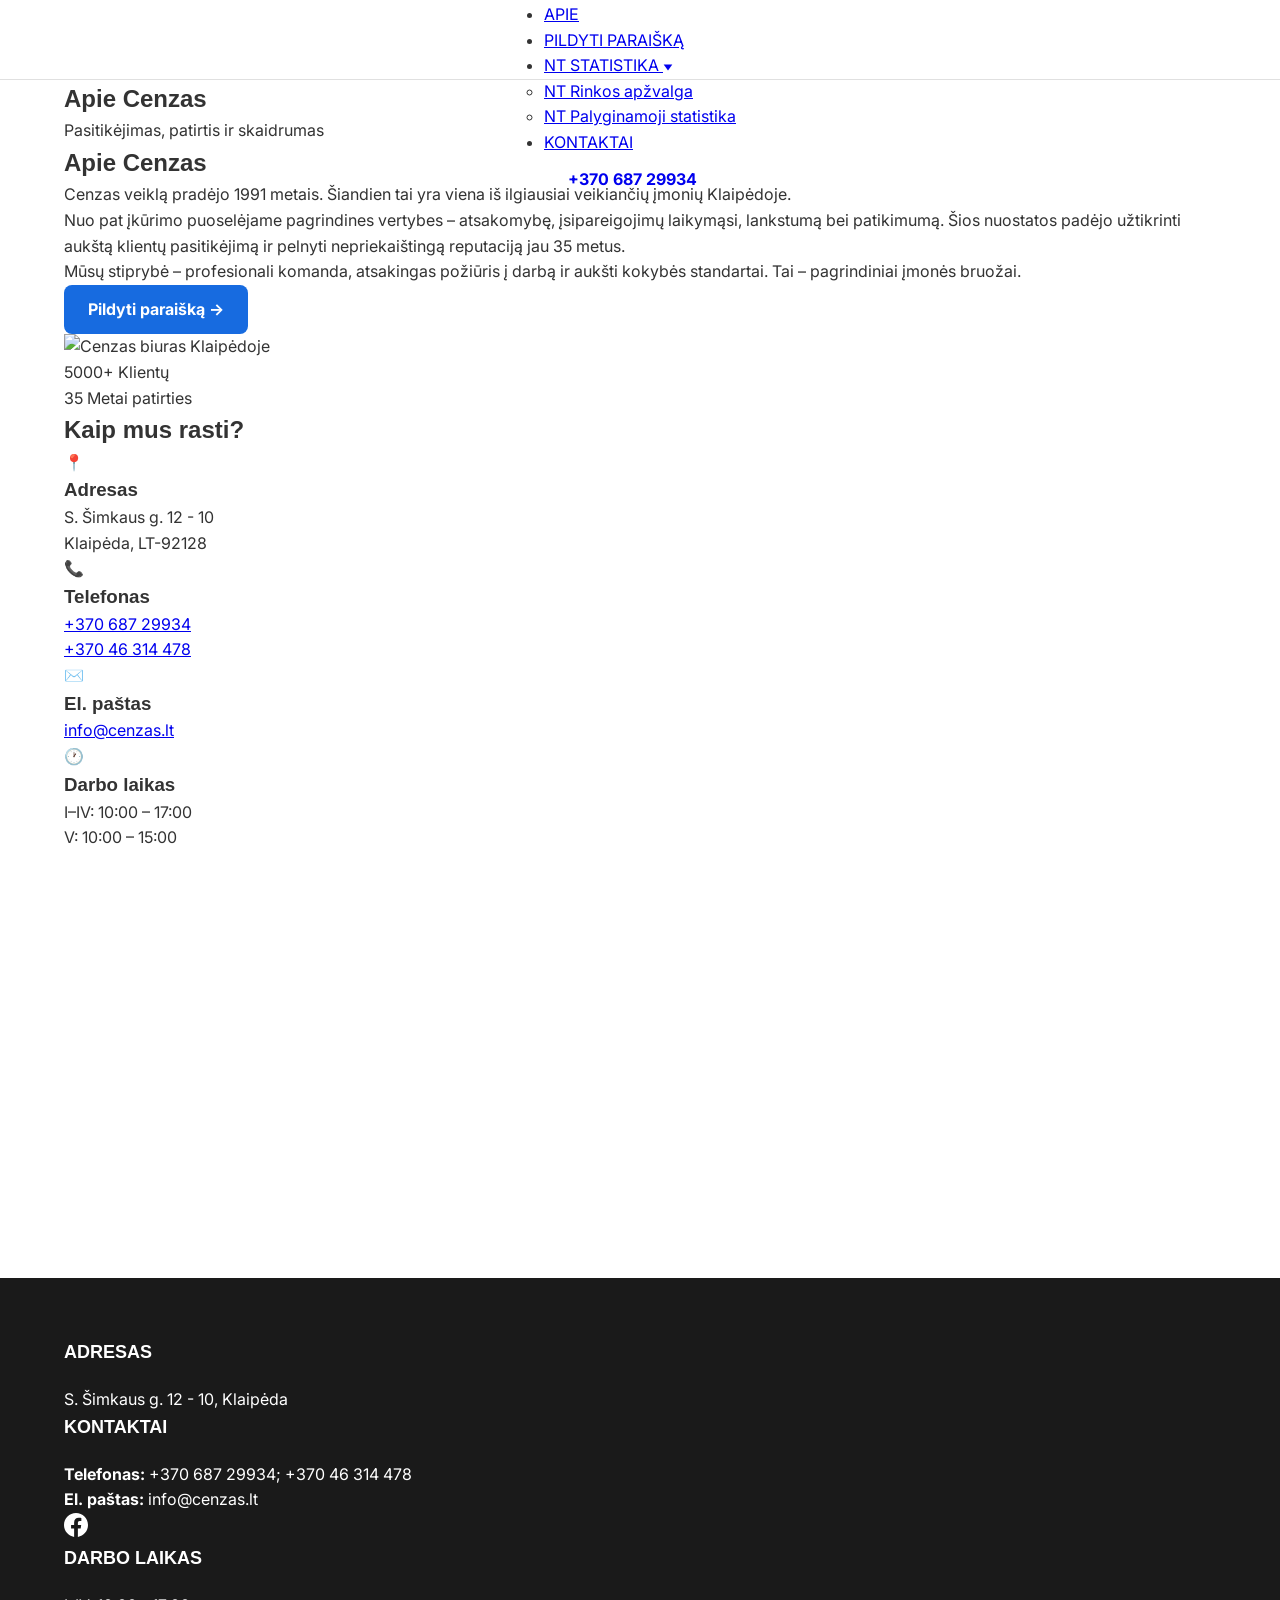
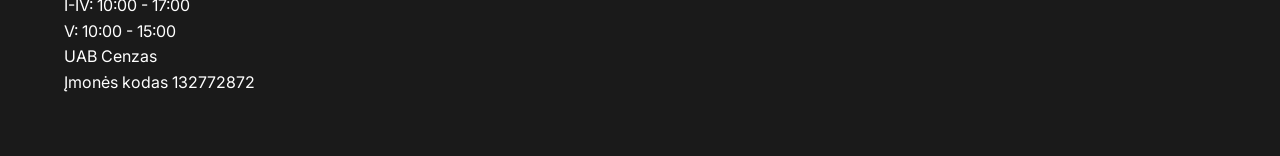
==== wwwroot/apie.html @ e1d5bde1 "Cenzas BackEnd" ====
<!DOCTYPE html>
<html lang="lt">

<head>
    <meta charset="utf-8">
    <meta name="viewport" content="width=device-width, initial-scale=1.0">
    <title>Apie Cenzas | Paskolos su NT įkeitimu</title>
    <meta name="description"
        content="Sužinokite daugiau apie UAB Cenzas – paskolų tarpininkavimo bendrovę su daugiau nei 34 metų patirtimi ir 5000+ klientų.">
    <link rel="icon" type="image/png"
        href="assets/images/screenshot_2025-10-22_at_21.29.29-removebg-preview-A85M138z3GuaWEgb.png">

    <!-- Fonts -->
    <link rel="preconnect" href="https://fonts.googleapis.com">
    <link rel="preconnect" href="https://fonts.gstatic.com" crossorigin>
    <link
        href="https://fonts.googleapis.com/css2?family=Inter:wght@400;500&family=Montserrat:wght@300;400;500;700&family=Open+Sans:wght@400;500&display=swap"
        rel="stylesheet">

    <!-- CSS -->
    <link rel="stylesheet" href="css/styles.css?v=1.2">
</head>

<body>
    <!-- Header & Navigation -->
    <header class="header">
        <div class="container header__container">
            <a href="index.html" class="header__logo">
                <img src="assets/images/screenshot_2025-10-22_at_21.29.29-removebg-preview-A85M138z3GuaWEgb.png"
                    alt="cenzas logo">
            </a>

            <button class="header__mobile-toggle" aria-label="Toggle menu" id="mobile-menu-btn">
                <span></span>
                <span></span>
                <span></span>
            </button>

            <nav class="header__nav" id="main-nav">
                <ul class="nav-list">
                    <li><a href="index.html" class="nav-list__link">PAGRINDINIS</a></li>
                    <li class="nav-list__dropdown">
                        <a href="javascript:void(0)" class="nav-list__link">PASKOLA <svg width="10" height="7"
                                viewBox="0 0 10 7" fill="none" xmlns="http://www.w3.org/2000/svg">
                                <path d="M5 6.5L0.669873 0.5L9.33013 0.500001L5 6.5Z" fill="currentColor"></path>
                            </svg></a>
                        <ul class="dropdown-menu">
                            <li><a href="greitos-paskolos.html">Kaip gauti paskolą</a></li>
                            <li><a href="paskolos-be-pajamu-vertinimo.html">D.U.K</a></li>
                        </ul>
                    </li>
                    <li><a href="apie.html" class="nav-list__link nav-list__link--active">APIE</a></li>
                    <li><a href="pildyti-paraiska.html" class="nav-list__link">PILDYTI PARAIŠKĄ</a></li>
                    <li class="nav-list__dropdown">
                        <a href="javascript:void(0)" class="nav-list__link">NT STATISTIKA <svg width="10" height="7"
                                viewBox="0 0 10 7" fill="none" xmlns="http://www.w3.org/2000/svg">
                                <path d="M5 6.5L0.669873 0.5L9.33013 0.500001L5 6.5Z" fill="currentColor"></path>
                            </svg></a>
                        <ul class="dropdown-menu">
                            <li><a href="nt-statistika.html">NT Rinkos apžvalga</a></li>
                            <li><a href="nt-palyginimas.html">NT Palyginamoji statistika</a></li>
                        </ul>
                    </li>
                    <li><a href="kontaktai.html" class="nav-list__link">KONTAKTAI</a></li>
                </ul>
            </nav>

            <a href="tel:+37068729934" class="btn btn--black header__phone">+370 687 29934</a>
        </div>
    </header>

    <main class="main">
        <!-- Page Hero Banner -->
        <section class="page-header">
            <div class="container">
                <h1 class="page-header__title">Apie Cenzas</h1>
                <p class="page-header__subtitle">Pasitikėjimas, patirtis ir skaidrumas</p>
            </div>
        </section>

        <!-- About Section -->
        <section class="about-section">
            <div class="container about-section__container">
                <div class="about-section__content">
                    <h2 class="about-section__title">Apie Cenzas</h2>
                    <p class="about-section__text about-section__text--lead">
                        Cenzas veiklą pradėjo 1991 metais. Šiandien tai yra viena iš ilgiausiai veikiančių įmonių
                        Klaipėdoje.
                    </p>
                    <p class="about-section__text">
                        Nuo pat įkūrimo puoselėjame pagrindines vertybes – atsakomybę, įsipareigojimų laikymąsi,
                        lankstumą bei patikimumą. Šios nuostatos padėjo užtikrinti aukštą klientų pasitikėjimą ir
                        pelnyti nepriekaištingą reputaciją jau 35 metus.
                    </p>
                    <p class="about-section__text">
                        Mūsų stiprybė – profesionali komanda, atsakingas požiūris į darbą ir aukšti kokybės standartai.
                        Tai – pagrindiniai įmonės bruožai.
                    </p>
                    <a href="pildyti-paraiska.html" class="btn btn--primary about-section__cta">Pildyti paraišką
                        &rarr;</a>

                </div>

                <div class="about-section__visual">
                    <div class="about-section__image-wrapper">
                        <img src="assets/images/img_9042-yOfwG8rJYFiROf1r.jpg" alt="Cenzas biuras Klaipėdoje"
                            class="about-section__image">
                        <div class="stats-overlay">
                            <div class="stats-overlay__item">
                                <span class="stats-overlay__number">5000+</span>
                                <span class="stats-overlay__label">Klientų</span>
                            </div>
                            <div class="stats-overlay__divider"></div>
                            <div class="stats-overlay__item">
                                <span class="stats-overlay__number">35</span>
                                <span class="stats-overlay__label">Metai patirties</span>
                            </div>
                        </div>
                    </div>
                </div>
            </div>
        </section>

        <!-- Find Us Section -->
        <section class="find-us-section">
            <div class="container">
                <h2 class="find-us-section__title">Kaip mus <span class="text-primary">rasti?</span></h2>
                <div class="find-us-section__grid">
                    <div class="find-us-section__info">
                        <div class="contact-block">
                            <div class="contact-block__icon">📍</div>
                            <div>
                                <h3 class="contact-block__label">Adresas</h3>
                                <p class="contact-block__value">S. Šimkaus g. 12 - 10<br>Klaipėda, LT-92128</p>
                            </div>
                        </div>
                        <div class="contact-block">
                            <div class="contact-block__icon">📞</div>
                            <div>
                                <h3 class="contact-block__label">Telefonas</h3>
                                <p class="contact-block__value">
                                    <a href="tel:+37068729934">+370 687 29934</a><br>
                                    <a href="tel:+37046314478">+370 46 314 478</a>
                                </p>
                            </div>
                        </div>
                        <div class="contact-block">
                            <div class="contact-block__icon">✉️</div>
                            <div>
                                <h3 class="contact-block__label">El. paštas</h3>
                                <p class="contact-block__value">
                                    <a href="mailto:info@cenzas.lt">info@cenzas.lt</a>
                                </p>
                            </div>
                        </div>
                        <div class="contact-block">
                            <div class="contact-block__icon">🕐</div>
                            <div>
                                <h3 class="contact-block__label">Darbo laikas</h3>
                                <p class="contact-block__value">I–IV: 10:00 – 17:00<br>V: 10:00 – 15:00</p>
                            </div>
                        </div>
                    </div>

                    <div class="find-us-section__map">
                        <iframe
                            src="https://www.google.com/maps/embed?pb=!1m18!1m12!1m3!1d2243.652150379261!2d21.12649467711429!3d55.71355299446419!2m3!1f0!2f0!3f0!3m2!1i1024!2i768!4f13.1!3m3!1m2!1s0x46e4dbe4fd638d0d%3A0xc4fb18cc4a39c501!2sS.%20%C5%A0imkaus%20g.%2012%2C%20Klaip%C4%97da!5e0!3m2!1slt!2slt!4v1743254252671!5m2!1slt!2slt"
                            width="100%" height="420" style="border:0;" allowfullscreen="" loading="lazy"
                            referrerpolicy="no-referrer-when-downgrade" title="Cenzas biuro vieta žemėlapyje">
                        </iframe>
                    </div>
                </div>
            </div>
        </section>
    </main>

    <!-- Footer -->
    <footer class="footer">
        <div class="container footer__container">
            <div class="footer__column">
                <h4 class="footer__title">Adresas</h4>
                <p>S. Šimkaus g. 12 - 10, Klaipėda</p>
            </div>
            <div class="footer__column">
                <h4 class="footer__title">Kontaktai</h4>
                <p><strong>Telefonas:</strong> +370 687 29934; +370 46 314 478</p>
                <p><strong>El. paštas:</strong> info@cenzas.lt</p>
                <div class="footer__socials">
                    <a href="https://www.facebook.com/cenzas.lt" aria-label="Facebook">
                        <svg xmlns="http://www.w3.org/2000/svg" fill="none" viewBox="0 0 24 24" height="24" width="24">
                            <path fill="currentColor"
                                d="M24 12.0726C24 5.44354 18.629 0.0725708 12 0.0725708C5.37097 0.0725708 0 5.44354 0 12.0726C0 18.0619 4.38823 23.0264 10.125 23.9274V15.5414H7.07661V12.0726H10.125V9.4287C10.125 6.42144 11.9153 4.76031 14.6574 4.76031C15.9706 4.76031 17.3439 4.99451 17.3439 4.99451V7.94612H15.8303C14.34 7.94612 13.875 8.87128 13.875 9.82015V12.0726H17.2031L16.6708 15.5414H13.875V23.9274C19.6118 23.0264 24 18.0619 24 12.0726Z">
                            </path>
                        </svg>
                    </a>
                </div>
            </div>
            <div class="footer__column">
                <h4 class="footer__title">Darbo laikas</h4>
                <p>I-IV: 10:00 - 17:00<br>V: 10:00 - 15:00</p>
            </div>
            <div class="footer__column footer__column--legal">
                <p>UAB Cenzas<br>Įmonės kodas 132772872</p>
            </div>
        </div>
    </footer>

    <script src="js/main.js"></script>
</body>

</html>
---- wwwroot/css/styles.css ----
/* 
 * Cenzas Modernized Design System
 * Inspired by cenzas.lt
 */

:root {
    /* Color Palette */
    --color-primary: #176be0;
    --color-primary-dark: #1258c9;
    --color-primary-light: #e8f0fe;
    --color-header: #ffffff;
    --color-footer: #1a1a1a;
    --color-hero: #f2f2f2;
    --color-input: #f5f5f5;
    --color-text: #333333;
    --color-text-light: #666666;
    --color-white: #ffffff;
    --color-black: #000000;
    --color-border: #e0e0e0;

    /* Typography */
    --font-main: 'Inter', sans-serif;
    --font-heading: 'Outfit', sans-serif;

    /* Spacing & Borders */
    --radius-sm: 8px;
    --radius-md: 16px;
    --radius-lg: 24px;
    --shadow-sm: 0 2px 8px rgba(0, 0, 0, 0.05);
    --shadow-md: 0 10px 30px rgba(0, 0, 0, 0.08);
}

* {
    margin: 0;
    padding: 0;
    box-sizing: border-box;
}

body {
    font-family: var(--font-main);
    color: var(--color-text);
    background-color: var(--color-white);
    line-height: 1.6;
    -webkit-font-smoothing: antialiased;
}

h1, h2, h3, h4 {
    font-family: var(--font-heading);
    font-weight: 700;
}

.container {
    max-width: 1200px;
    margin: 0 auto;
    padding: 0 24px;
}

/* Header & Navigation */
.header {
    background: var(--color-header);
    border-bottom: 1px solid var(--color-border);
    height: 80px;
    display: flex;
    align-items: center;
    position: sticky;
    top: 0;
    z-index: 1000;
}

.nav {
    display: flex;
    justify-content: space-between;
    align-items: center;
    width: 100%;
}

.nav__links {
    display: flex;
    gap: 24px;
    align-items: center;
}

.nav__link {
    text-decoration: none;
    color: var(--color-text);
    font-family: 'Montserrat', sans-serif;
    font-size: 15px;
    font-weight: 600;
    text-transform: uppercase;
    letter-spacing: 0.5px;
    transition: color 0.2s;
    display: flex;
    align-items: center;
    gap: 6px;
    padding-bottom: 4px;
    border-bottom: 2px solid transparent;
}

.nav__link:hover {
    color: var(--color-primary);
}

.nav__link--active {
    color: var(--color-primary);
    border-bottom-color: var(--color-primary);
}

.logo img {
    height: 45px;
    width: auto;
}

.nav__dropdown {
    position: relative;
    display: inline-block;
}

.nav__dropdown-menu {
    display: none;
    position: absolute;
    top: 100%;
    left: 0;
    background-color: var(--color-white);
    box-shadow: var(--shadow-sm);
    border-radius: var(--radius-sm);
    min-width: 200px;
    z-index: 100;
    padding: 10px 0;
}

.nav__dropdown:hover .nav__dropdown-menu {
    display: block;
}

.nav__dropdown-menu a {
    display: block;
    padding: 10px 20px;
    color: var(--color-text);
    text-decoration: none;
    font-family: 'Inter', sans-serif;
    font-size: 14px;
    font-weight: 500;
    transition: background-color 0.2s;
}

.nav__dropdown-menu a:hover {
    background-color: var(--color-primary-light);
    color: var(--color-primary);
}

.nav__link--highlight {
    background: var(--color-primary);
    color: var(--color-white);
    padding: 8px 16px;
    border-radius: var(--radius-sm);
}

.nav__link--highlight:hover {
    background: var(--color-primary-dark);
    color: var(--color-white);
}

.nav__cta {
    background: var(--color-black);
    color: var(--color-white);
    padding: 12px 24px;
    border-radius: var(--radius-sm);
    text-decoration: none;
    font-family: 'Montserrat', sans-serif;
    font-weight: 600;
    font-size: 15px;
    transition: background-color 0.2s;
}

.nav__cta:hover {
    background: #1a1a1a;
}

.nav__cta--blue {
    background: var(--color-primary);
}

.nav__cta--blue:hover {
    background: var(--color-primary-dark);
}

/* Hero Section */
.hero {
    background: var(--color-hero);
    padding: 80px 0;
}

.hero__grid {
    display: grid;
    grid-template-columns: 1fr 1fr;
    gap: 60px;
    align-items: center;
}

@media (max-width: 991px) {
    .hero__grid {
        grid-template-columns: 1fr;
        text-align: center;
    }
}

.hero__title {
    font-size: 42px;
    margin-bottom: 16px;
    color: var(--color-text);
}

.hero__subtitle {
    font-size: 24px;
    font-weight: 800;
    margin-bottom: 24px;
}

.hero__description {
    font-size: 16px;
    color: var(--color-text-light);
    margin-bottom: 32px;
}

.hero__btns {
    display: flex;
    gap: 16px;
}

@media (max-width: 991px) {
    .hero__btns {
        justify-content: center;
    }
}

/* Info Blocks */
.info-blocks {
    margin-top: -40px;
    margin-bottom: 80px;
    position: relative;
    z-index: 10;
}

.info-blocks__grid {
    display: grid;
    grid-template-columns: repeat(3, 1fr);
    gap: 30px;
}

@media (max-width: 991px) {
    .info-blocks__grid {
        grid-template-columns: 1fr;
    }
    .info-blocks {
        margin-top: 40px;
    }
}

.info-card {
    background: var(--color-white);
    padding: 30px;
    border-radius: var(--radius-sm);
    box-shadow: var(--shadow-sm);
    border: 1px solid var(--color-border);
    display: flex;
    flex-direction: column;
    align-items: center;
    text-align: center;
    transition: transform 0.2s, box-shadow 0.2s;
}

.info-card:hover {
    transform: translateY(-5px);
    box-shadow: var(--shadow-md);
}

.info-card__icon {
    background: var(--color-primary-light);
    color: var(--color-primary);
    width: 60px;
    height: 60px;
    border-radius: 50%;
    display: flex;
    justify-content: center;
    align-items: center;
    margin-bottom: 20px;
}

.info-card__text {
    font-size: 16px;
    font-weight: 500;
    color: var(--color-text);
    line-height: 1.5;
}

.btn {
    padding: 12px 24px;
    border-radius: var(--radius-sm);
    font-weight: 700;
    font-size: 16px;
    text-decoration: none;
    display: inline-flex;
    align-items: center;
    justify-content: center;
    cursor: pointer;
    transition: all 0.2s;
    border: none;
}

.btn--primary {
    background: var(--color-primary);
    color: var(--color-white);
}

.btn--primary:hover {
    background: var(--color-primary-dark);
}

.btn--outline {
    background: transparent;
    border: 2px solid var(--color-black);
    color: var(--color-black);
}

.btn--outline:hover {
    background: var(--color-black);
    color: var(--color-white);
}

.hero__image img {
    width: 100%;
    border-radius: var(--radius-md);
    box-shadow: var(--shadow-md);
}

/* Application Form */
.section-form {
    padding: 80px 0;
}

.form-card {
    background: var(--color-white);
    padding: 40px;
    border-radius: var(--radius-lg);
    box-shadow: var(--shadow-md);
    max-width: 800px;
    margin: 0 auto;
}

.form-title {
    font-size: 24px;
    margin-bottom: 16px;
    text-align: center;
}

.form-note {
    font-size: 14px;
    color: var(--color-text-light);
    text-align: center;
    margin-bottom: 32px;
}

.form-grid {
    display: grid;
    grid-template-columns: 1fr 1fr;
    gap: 24px;
}

@media (max-width: 768px) {
    .form-grid {
        grid-template-columns: 1fr;
    }
}

.form-group {
    display: flex;
    flex-direction: column;
    gap: 8px;
}

.form-group--full {
    grid-column: 1 / -1;
}

.form-label {
    font-size: 14px;
    font-weight: 600;
    color: var(--color-text);
}

.form-control {
    background: var(--color-input);
    border: 1px solid var(--color-border);
    padding: 12px 16px;
    border-radius: var(--radius-sm);
    font-family: var(--font-main);
    font-size: 15px;
    width: 100%;
}

.form-control:focus {
    outline: none;
    border-color: var(--color-primary);
}

.form-submit {
    margin-top: 32px;
    width: 100%;
}

/* Footer */
.footer {
    background: var(--color-footer);
    color: var(--color-white);
    padding: 60px 0;
}

.footer__grid {
    display: grid;
    grid-template-columns: repeat(4, 1fr);
    gap: 40px;
}

@media (max-width: 768px) {
    .footer__grid {
        grid-template-columns: 1fr;
        text-align: center;
    }
}

.footer__title {
    font-size: 18px;
    font-weight: 700;
    margin-bottom: 20px;
    text-transform: uppercase;
}

.footer__text {
    font-size: 15px;
    color: #cccccc;
    margin-bottom: 10px;
}

.footer__copy {
    margin-top: 40px;
    padding-top: 20px;
    border-top: 1px solid #333333;
    text-align: center;
    font-size: 14px;
    color: #888888;
}

.footer__socials a {
    color: var(--color-white);
    transition: color 0.2s;
    display: inline-block;
}

.footer__socials a:hover {
    color: var(--color-primary);
}

/* Modal System */
.modal-overlay {
    position: fixed;
    top: 0;
    left: 0;
    width: 100%;
    height: 100%;
    background: rgba(0, 0, 0, 0.7);
    backdrop-filter: blur(4px);
    z-index: 2000;
    display: none;
    align-items: center;
    justify-content: center;
}

.modal-overlay.modal--open {
    display: flex;
}

.modal-content {
    background: var(--color-white);
    padding: 40px;
    border-radius: var(--radius-lg);
    max-width: 600px;
    width: 90%;
}

/* Utility */
.animate-fade-in {
    animation: fadeIn 0.6s ease-out forwards;
}

@keyframes fadeIn {
    from { opacity: 0; transform: translateY(20px); }
    to { opacity: 1; transform: translateY(0); }
}
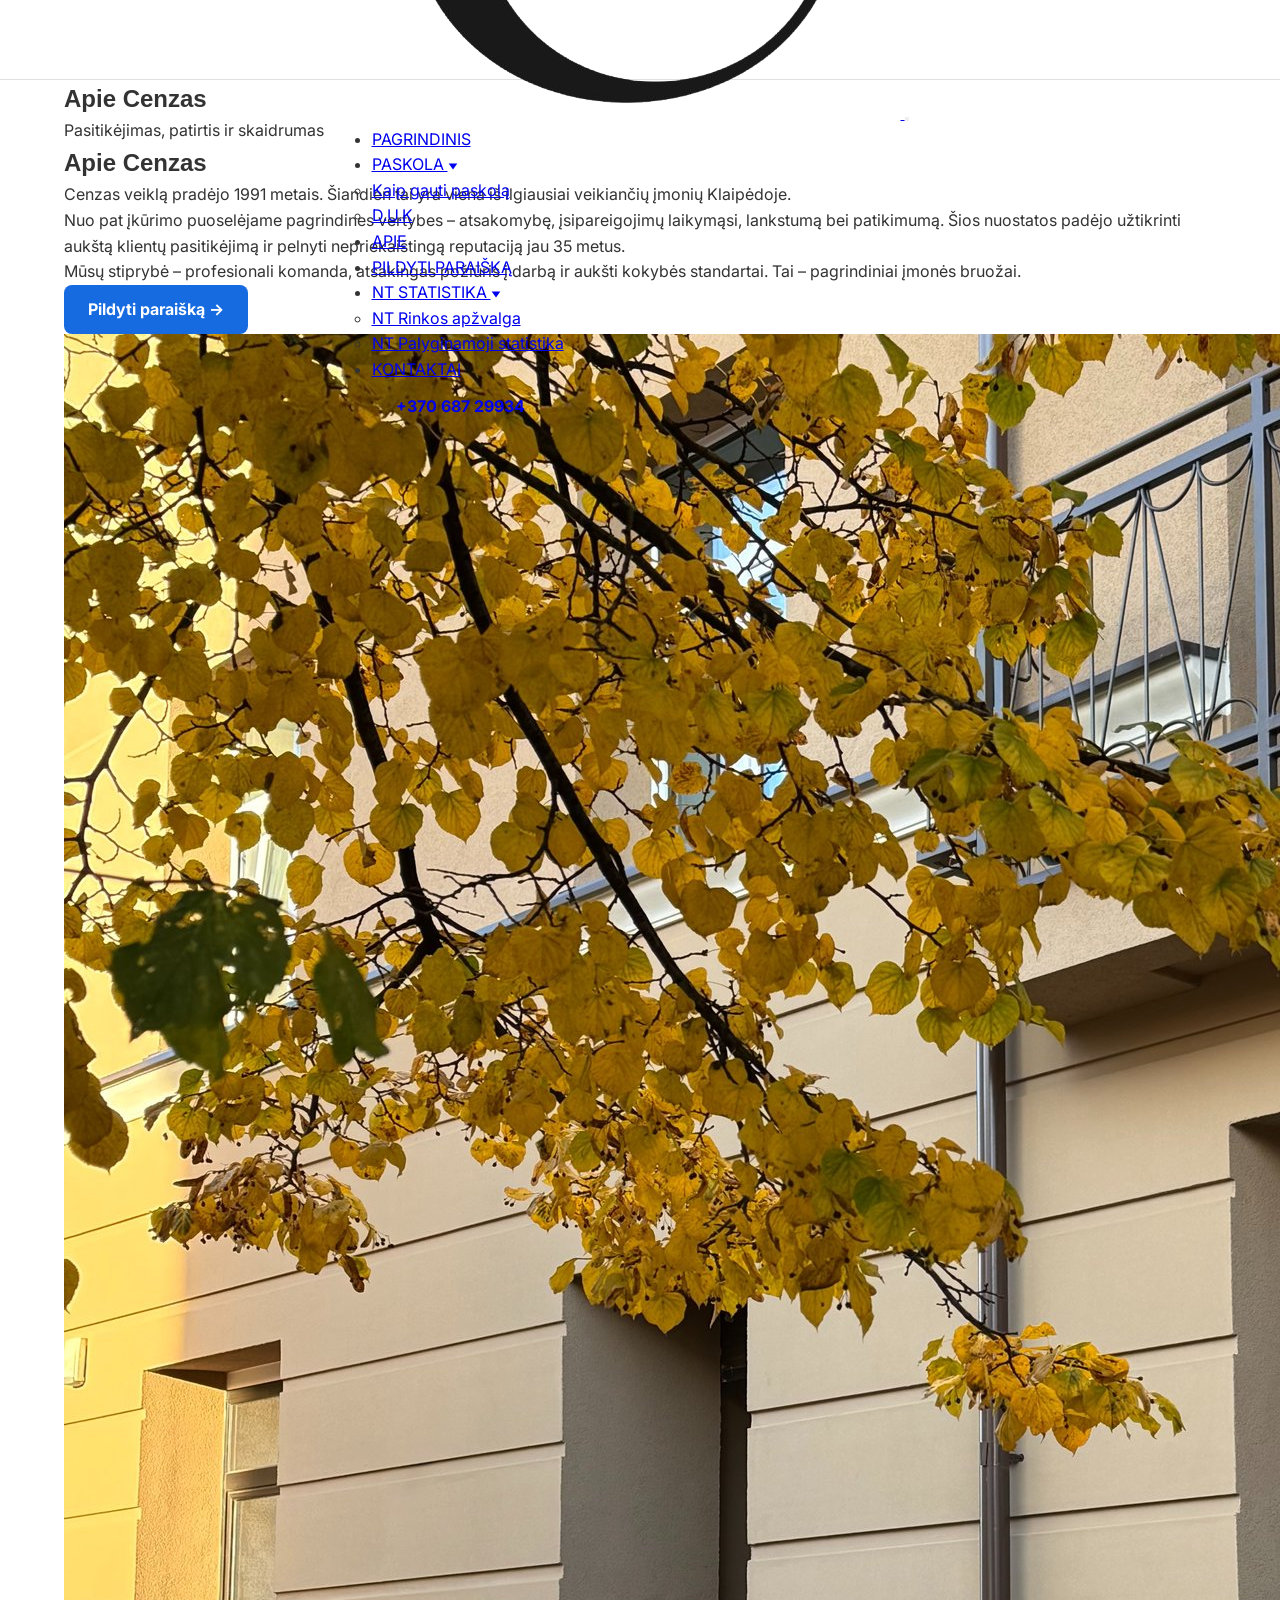
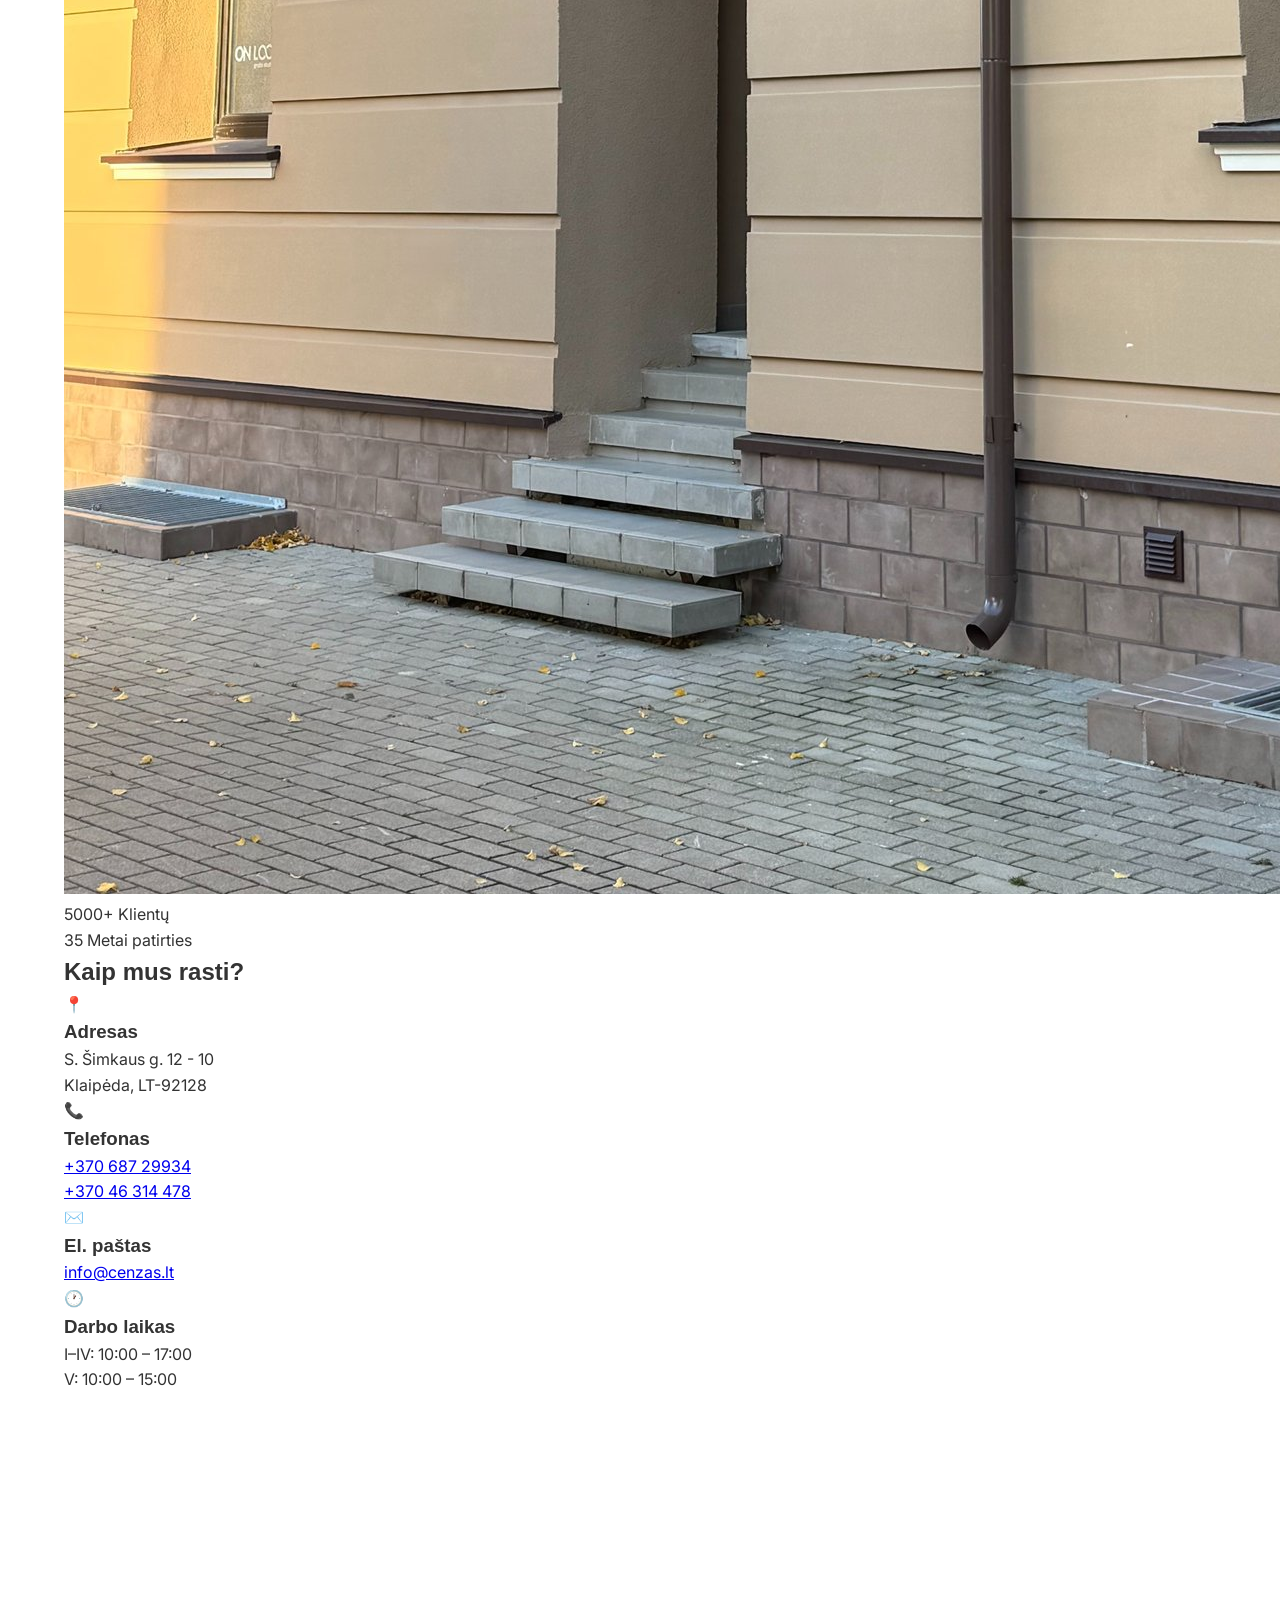
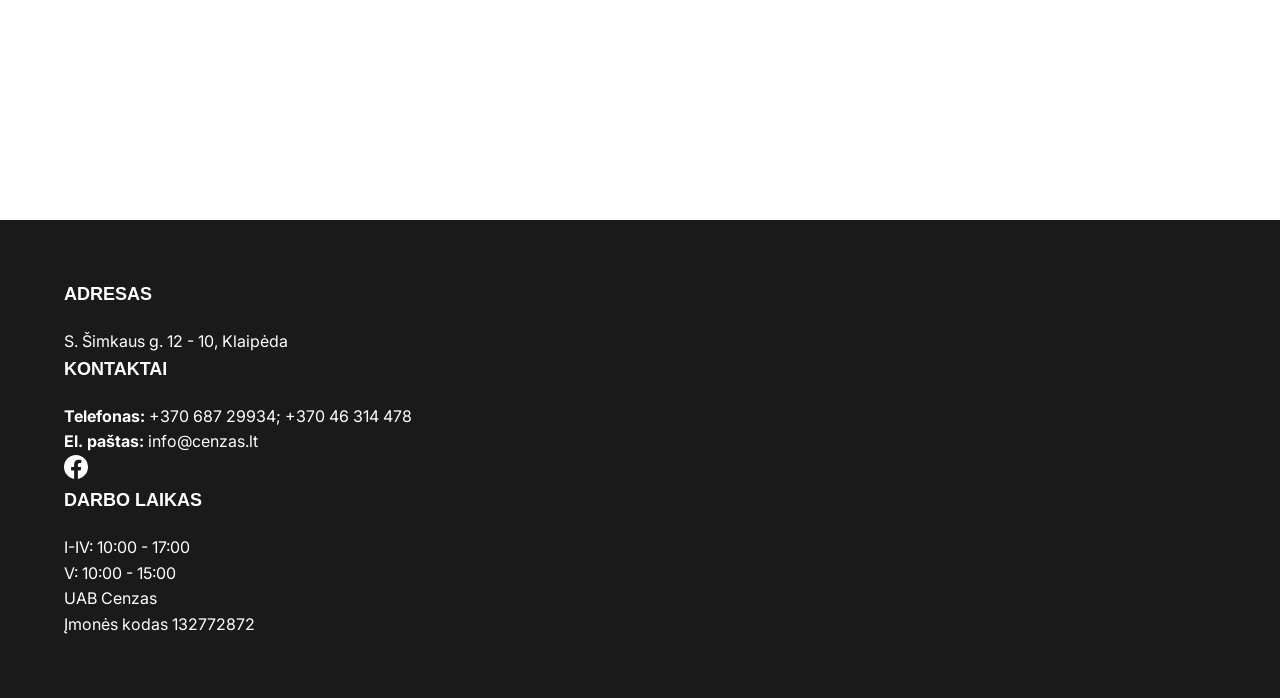
==== commit 7449c323: "Update logo and office assets, update references across HTML files" ====
--- a/wwwroot/apie.html
+++ b/wwwroot/apie.html
@@ -8,7 +8,7 @@
     <meta name="description"
         content="Sužinokite daugiau apie UAB Cenzas – paskolų tarpininkavimo bendrovę su daugiau nei 34 metų patirtimi ir 5000+ klientų.">
     <link rel="icon" type="image/png"
-        href="assets/images/screenshot_2025-10-22_at_21.29.29-removebg-preview-A85M138z3GuaWEgb.png">
+        href="assets/images/logo-cenzas.png">
 
     <!-- Fonts -->
     <link rel="preconnect" href="https://fonts.googleapis.com">
@@ -26,7 +26,7 @@
     <header class="header">
         <div class="container header__container">
             <a href="index.html" class="header__logo">
-                <img src="assets/images/screenshot_2025-10-22_at_21.29.29-removebg-preview-A85M138z3GuaWEgb.png"
+                <img src="assets/images/logo-cenzas.png"
                     alt="cenzas logo">
             </a>
 
@@ -103,7 +103,7 @@
 
                 <div class="about-section__visual">
                     <div class="about-section__image-wrapper">
-                        <img src="assets/images/img_9042-yOfwG8rJYFiROf1r.jpg" alt="Cenzas biuras Klaipėdoje"
+                        <img src="assets/images/office-klaipeda.jpg" alt="Cenzas biuras Klaipėdoje"
                             class="about-section__image">
                         <div class="stats-overlay">
                             <div class="stats-overlay__item">
@@ -208,4 +208,4 @@
     <script src="js/main.js"></script>
 </body>
 
-</html>+</html>
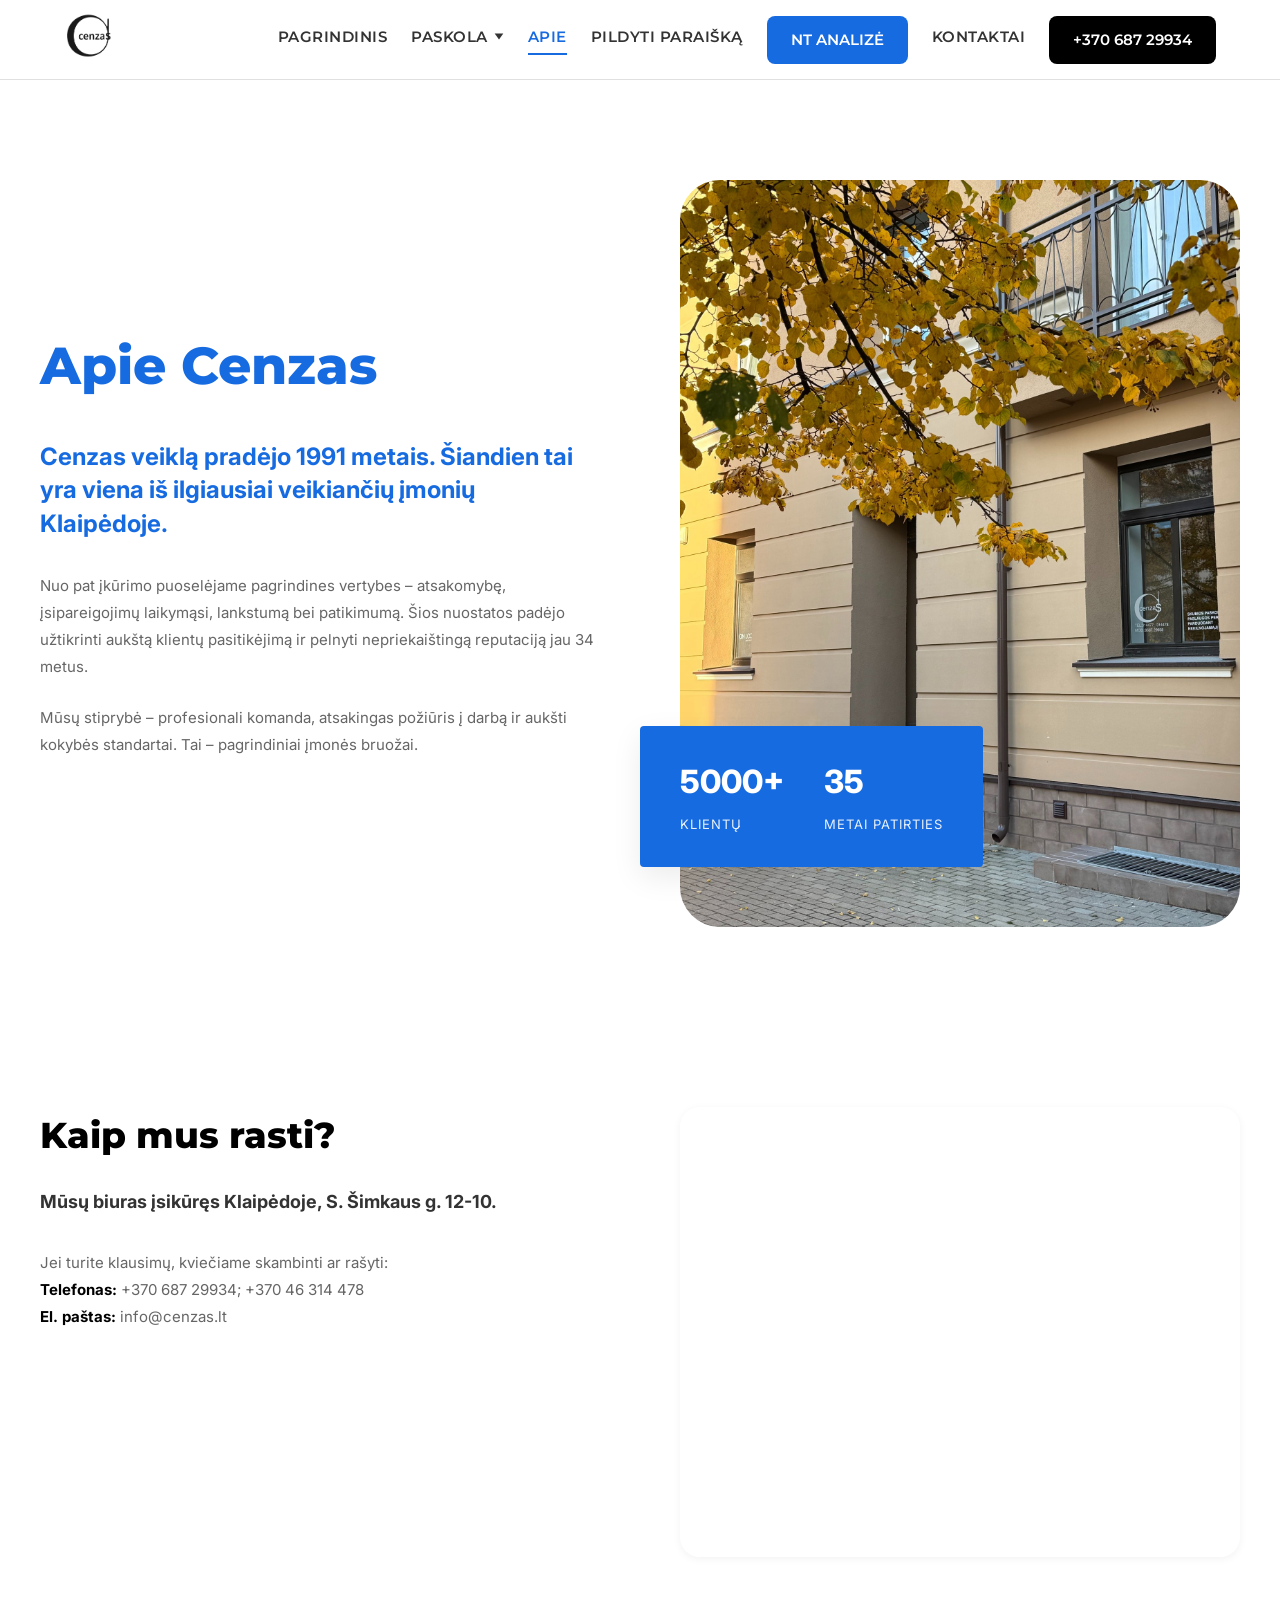
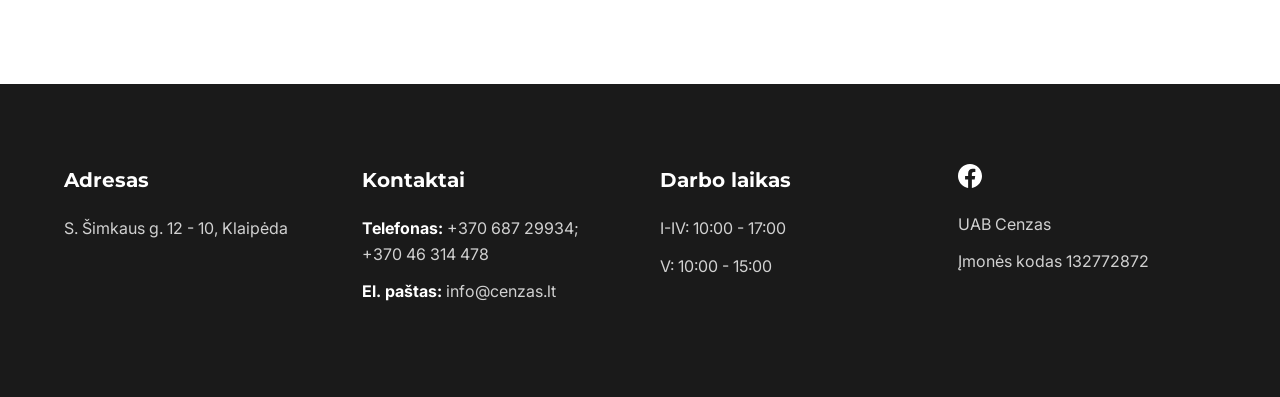
==== commit 038ceb5d: "front end tvarkymas" ====
--- a/wwwroot/apie.html
+++ b/wwwroot/apie.html
@@ -7,114 +7,51 @@
     <title>Apie Cenzas | Paskolos su NT įkeitimu</title>
     <meta name="description"
         content="Sužinokite daugiau apie UAB Cenzas – paskolų tarpininkavimo bendrovę su daugiau nei 34 metų patirtimi ir 5000+ klientų.">
-    <link rel="icon" type="image/png"
-        href="assets/images/logo-cenzas.png">
+    <link rel="icon" type="image/png" href="assets/images/logo-cenzas.png">
 
-    <!-- Fonts -->
     <link rel="preconnect" href="https://fonts.googleapis.com">
     <link rel="preconnect" href="https://fonts.gstatic.com" crossorigin>
     <link
-        href="https://fonts.googleapis.com/css2?family=Inter:wght@400;500&family=Montserrat:wght@300;400;500;700&family=Open+Sans:wght@400;500&display=swap"
+        href="https://fonts.googleapis.com/css2?family=Inter:wght@400;500;600;700&family=Montserrat:wght@600;700;800&family=Outfit:wght@700;800&display=swap"
         rel="stylesheet">
 
     <!-- CSS -->
-    <link rel="stylesheet" href="css/styles.css?v=1.2">
+    <link rel="stylesheet" href="css/styles.css">
 </head>
 
 <body>
-    <!-- Header & Navigation -->
-    <header class="header">
-        <div class="container header__container">
-            <a href="index.html" class="header__logo">
-                <img src="assets/images/logo-cenzas.png"
-                    alt="cenzas logo">
-            </a>
-
-            <button class="header__mobile-toggle" aria-label="Toggle menu" id="mobile-menu-btn">
-                <span></span>
-                <span></span>
-                <span></span>
-            </button>
-
-            <nav class="header__nav" id="main-nav">
-                <ul class="nav-list">
-                    <li><a href="index.html" class="nav-list__link">PAGRINDINIS</a></li>
-                    <li class="nav-list__dropdown">
-                        <a href="javascript:void(0)" class="nav-list__link">PASKOLA <svg width="10" height="7"
-                                viewBox="0 0 10 7" fill="none" xmlns="http://www.w3.org/2000/svg">
-                                <path d="M5 6.5L0.669873 0.5L9.33013 0.500001L5 6.5Z" fill="currentColor"></path>
-                            </svg></a>
-                        <ul class="dropdown-menu">
-                            <li><a href="greitos-paskolos.html">Kaip gauti paskolą</a></li>
-                            <li><a href="paskolos-be-pajamu-vertinimo.html">D.U.K</a></li>
-                        </ul>
-                    </li>
-                    <li><a href="apie.html" class="nav-list__link nav-list__link--active">APIE</a></li>
-                    <li><a href="pildyti-paraiska.html" class="nav-list__link">PILDYTI PARAIŠKĄ</a></li>
-                    <li class="nav-list__dropdown">
-                        <a href="javascript:void(0)" class="nav-list__link">NT STATISTIKA <svg width="10" height="7"
-                                viewBox="0 0 10 7" fill="none" xmlns="http://www.w3.org/2000/svg">
-                                <path d="M5 6.5L0.669873 0.5L9.33013 0.500001L5 6.5Z" fill="currentColor"></path>
-                            </svg></a>
-                        <ul class="dropdown-menu">
-                            <li><a href="nt-statistika.html">NT Rinkos apžvalga</a></li>
-                            <li><a href="nt-palyginimas.html">NT Palyginamoji statistika</a></li>
-                        </ul>
-                    </li>
-                    <li><a href="kontaktai.html" class="nav-list__link">KONTAKTAI</a></li>
-                </ul>
-            </nav>
-
-            <a href="tel:+37068729934" class="btn btn--black header__phone">+370 687 29934</a>
-        </div>
-    </header>
+    <div id="header-placeholder"></div>
 
     <main class="main">
-        <!-- Page Hero Banner -->
-        <section class="page-header">
-            <div class="container">
-                <h1 class="page-header__title">Apie Cenzas</h1>
-                <p class="page-header__subtitle">Pasitikėjimas, patirtis ir skaidrumas</p>
-            </div>
-        </section>
-
         <!-- About Section -->
-        <section class="about-section">
-            <div class="container about-section__container">
-                <div class="about-section__content">
-                    <h2 class="about-section__title">Apie Cenzas</h2>
-                    <p class="about-section__text about-section__text--lead">
+        <section class="about-section container animate-fade-in">
+            <div class="about-grid">
+                <div class="about__content">
+                    <h1 class="about__title">Apie Cenzas</h1>
+                    <p class="about__lead">
                         Cenzas veiklą pradėjo 1991 metais. Šiandien tai yra viena iš ilgiausiai veikiančių įmonių
                         Klaipėdoje.
                     </p>
-                    <p class="about-section__text">
+                    <p class="about__text">
                         Nuo pat įkūrimo puoselėjame pagrindines vertybes – atsakomybę, įsipareigojimų laikymąsi,
                         lankstumą bei patikimumą. Šios nuostatos padėjo užtikrinti aukštą klientų pasitikėjimą ir
-                        pelnyti nepriekaištingą reputaciją jau 35 metus.
+                        pelnyti nepriekaištingą reputaciją jau 34 metus.
                     </p>
-                    <p class="about-section__text">
+                    <p class="about__text">
                         Mūsų stiprybė – profesionali komanda, atsakingas požiūris į darbą ir aukšti kokybės standartai.
                         Tai – pagrindiniai įmonės bruožai.
                     </p>
-                    <a href="pildyti-paraiska.html" class="btn btn--primary about-section__cta">Pildyti paraišką
-                        &rarr;</a>
-
                 </div>
-
-                <div class="about-section__visual">
-                    <div class="about-section__image-wrapper">
-                        <img src="assets/images/office-klaipeda.jpg" alt="Cenzas biuras Klaipėdoje"
-                            class="about-section__image">
-                        <div class="stats-overlay">
-                            <div class="stats-overlay__item">
-                                <span class="stats-overlay__number">5000+</span>
-                                <span class="stats-overlay__label">Klientų</span>
-                            </div>
-                            <div class="stats-overlay__divider"></div>
-                            <div class="stats-overlay__item">
-                                <span class="stats-overlay__number">35</span>
-                                <span class="stats-overlay__label">Metai patirties</span>
-                            </div>
+                <div class="about__visual">
+                    <img src="assets/images/office-klaipeda.jpg" alt="Cenzas biuras Klaipėdoje" class="about__image">
+                    <div class="stats-card">
+                        <div class="stats-card__item">
+                            <span class="stats-card__number">5000+</span>
+                            <span class="stats-card__label">Klientų</span>
+                        </div>
+                        <div class="stats-card__item">
+                            <span class="stats-card__number">35</span>
+                            <span class="stats-card__label">Metai patirties</span>
                         </div>
                     </div>
                 </div>
@@ -122,90 +59,31 @@
         </section>
 
         <!-- Find Us Section -->
-        <section class="find-us-section">
-            <div class="container">
-                <h2 class="find-us-section__title">Kaip mus <span class="text-primary">rasti?</span></h2>
-                <div class="find-us-section__grid">
-                    <div class="find-us-section__info">
-                        <div class="contact-block">
-                            <div class="contact-block__icon">📍</div>
-                            <div>
-                                <h3 class="contact-block__label">Adresas</h3>
-                                <p class="contact-block__value">S. Šimkaus g. 12 - 10<br>Klaipėda, LT-92128</p>
-                            </div>
-                        </div>
-                        <div class="contact-block">
-                            <div class="contact-block__icon">📞</div>
-                            <div>
-                                <h3 class="contact-block__label">Telefonas</h3>
-                                <p class="contact-block__value">
-                                    <a href="tel:+37068729934">+370 687 29934</a><br>
-                                    <a href="tel:+37046314478">+370 46 314 478</a>
-                                </p>
-                            </div>
-                        </div>
-                        <div class="contact-block">
-                            <div class="contact-block__icon">✉️</div>
-                            <div>
-                                <h3 class="contact-block__label">El. paštas</h3>
-                                <p class="contact-block__value">
-                                    <a href="mailto:info@cenzas.lt">info@cenzas.lt</a>
-                                </p>
-                            </div>
-                        </div>
-                        <div class="contact-block">
-                            <div class="contact-block__icon">🕐</div>
-                            <div>
-                                <h3 class="contact-block__label">Darbo laikas</h3>
-                                <p class="contact-block__value">I–IV: 10:00 – 17:00<br>V: 10:00 – 15:00</p>
-                            </div>
-                        </div>
+        <section class="find-us container animate-fade-in" style="animation-delay: 0.2s;">
+            <div class="find-us__grid">
+                <div class="find-us__info">
+                    <h2 class="find-us__title">Kaip mus rasti?</h2>
+                    <p class="find-us__subtitle">Mūsų biuras įsikūręs Klaipėdoje, S. Šimkaus g. 12-10.</p>
+                    <div class="find-us__text">
+                        Jei turite klausimų, kviečiame skambinti ar rašyti:<br>
+                        <strong>Telefonas:</strong> +370 687 29934; +370 46 314 478<br>
+                        <strong>El. paštas:</strong> info@cenzas.lt
                     </div>
-
-                    <div class="find-us-section__map">
-                        <iframe
-                            src="https://www.google.com/maps/embed?pb=!1m18!1m12!1m3!1d2243.652150379261!2d21.12649467711429!3d55.71355299446419!2m3!1f0!2f0!3f0!3m2!1i1024!2i768!4f13.1!3m3!1m2!1s0x46e4dbe4fd638d0d%3A0xc4fb18cc4a39c501!2sS.%20%C5%A0imkaus%20g.%2012%2C%20Klaip%C4%97da!5e0!3m2!1slt!2slt!4v1743254252671!5m2!1slt!2slt"
-                            width="100%" height="420" style="border:0;" allowfullscreen="" loading="lazy"
-                            referrerpolicy="no-referrer-when-downgrade" title="Cenzas biuro vieta žemėlapyje">
-                        </iframe>
-                    </div>
+                </div>
+                <div class="find-us__map">
+                    <iframe
+                        src="https://www.google.com/maps/embed?pb=!1m18!1m12!1m3!1d2243.652150379261!2d21.12649467711429!3d55.71355299446419!2m3!1f0!2f0!3f0!3m2!1i1024!2i768!4f13.1!3m3!1m2!1s0x46e4dbe4fd638d0d%3A0xc4fb18cc4a39c501!2sS.%20%C5%A0imkaus%20g.%2012%2C%20Klaip%C4%97da!5e0!3m2!1slt!2slt!4v1743254252671!5m2!1slt!2slt"
+                        width="100%" height="450" style="border:0;" allowfullscreen="" loading="lazy"
+                        referrerpolicy="no-referrer-when-downgrade" title="Cenzas biuro vieta žemėlapyje">
+                    </iframe>
                 </div>
             </div>
         </section>
     </main>
 
-    <!-- Footer -->
-    <footer class="footer">
-        <div class="container footer__container">
-            <div class="footer__column">
-                <h4 class="footer__title">Adresas</h4>
-                <p>S. Šimkaus g. 12 - 10, Klaipėda</p>
-            </div>
-            <div class="footer__column">
-                <h4 class="footer__title">Kontaktai</h4>
-                <p><strong>Telefonas:</strong> +370 687 29934; +370 46 314 478</p>
-                <p><strong>El. paštas:</strong> info@cenzas.lt</p>
-                <div class="footer__socials">
-                    <a href="https://www.facebook.com/cenzas.lt" aria-label="Facebook">
-                        <svg xmlns="http://www.w3.org/2000/svg" fill="none" viewBox="0 0 24 24" height="24" width="24">
-                            <path fill="currentColor"
-                                d="M24 12.0726C24 5.44354 18.629 0.0725708 12 0.0725708C5.37097 0.0725708 0 5.44354 0 12.0726C0 18.0619 4.38823 23.0264 10.125 23.9274V15.5414H7.07661V12.0726H10.125V9.4287C10.125 6.42144 11.9153 4.76031 14.6574 4.76031C15.9706 4.76031 17.3439 4.99451 17.3439 4.99451V7.94612H15.8303C14.34 7.94612 13.875 8.87128 13.875 9.82015V12.0726H17.2031L16.6708 15.5414H13.875V23.9274C19.6118 23.0264 24 18.0619 24 12.0726Z">
-                            </path>
-                        </svg>
-                    </a>
-                </div>
-            </div>
-            <div class="footer__column">
-                <h4 class="footer__title">Darbo laikas</h4>
-                <p>I-IV: 10:00 - 17:00<br>V: 10:00 - 15:00</p>
-            </div>
-            <div class="footer__column footer__column--legal">
-                <p>UAB Cenzas<br>Įmonės kodas 132772872</p>
-            </div>
-        </div>
-    </footer>
+    <div id="footer-placeholder"></div>
 
-    <script src="js/main.js"></script>
+    <script src="js/main.js" defer></script>
 </body>
 
-</html>
+</html>
--- a/wwwroot/css/styles.css
+++ b/wwwroot/css/styles.css
@@ -20,7 +20,8 @@
 
     /* Typography */
     --font-main: 'Inter', sans-serif;
-    --font-heading: 'Outfit', sans-serif;
+    --font-heading: 'Montserrat', sans-serif;
+    --font-accent: 'Outfit', sans-serif;
 
     /* Spacing & Borders */
     --radius-sm: 8px;
@@ -47,6 +48,7 @@
 h1, h2, h3, h4 {
     font-family: var(--font-heading);
     font-weight: 700;
+    color: var(--color-black);
 }
 
 .container {
@@ -192,15 +194,24 @@
 
 .hero__grid {
     display: grid;
-    grid-template-columns: 1fr 1fr;
+    grid-template-columns: 1.2fr 0.8fr;
     gap: 60px;
     align-items: center;
+}
+
+.hero__image {
+    justify-self: end;
+    width: 100%;
+    max-width: 500px;
 }
 
 @media (max-width: 991px) {
     .hero__grid {
         grid-template-columns: 1fr;
         text-align: center;
+    }
+    .hero__image {
+        justify-self: center;
     }
 }
 
@@ -329,7 +340,9 @@
 
 .hero__image img {
     width: 100%;
-    border-radius: var(--radius-md);
+    aspect-ratio: 1 / 1.05;
+    object-fit: cover;
+    border-radius: 40px;
     box-shadow: var(--shadow-md);
 }
 
@@ -338,37 +351,61 @@
     padding: 80px 0;
 }
 
-.form-card {
-    background: var(--color-white);
-    padding: 40px;
-    border-radius: var(--radius-lg);
-    box-shadow: var(--shadow-md);
-    max-width: 800px;
-    margin: 0 auto;
+.form-layout {
+    display: grid;
+    grid-template-columns: 1fr 1fr;
+    gap: 80px;
+    align-items: start;
 }
 
 .form-title {
-    font-size: 24px;
-    margin-bottom: 16px;
-    text-align: center;
+    font-size: 52px;
+    color: #1e6fd9;
+    line-height: 1.1;
+    margin-bottom: 32px;
+    text-align: left;
 }
 
 .form-note {
-    font-size: 14px;
+    font-size: 18px;
+    color: var(--color-text);
+    text-align: left;
+    margin-bottom: 24px;
+    line-height: 1.5;
+}
+
+.form-descriptions {
+    margin-bottom: 40px;
+}
+
+.form-disclaimer {
+    font-size: 13px;
     color: var(--color-text-light);
-    text-align: center;
-    margin-bottom: 32px;
+    line-height: 1.6;
+    margin-top: 60px;
 }
 
 .form-grid {
     display: grid;
-    grid-template-columns: 1fr 1fr;
-    gap: 24px;
-}
-
-@media (max-width: 768px) {
-    .form-grid {
+    grid-template-columns: 1fr;
+    gap: 20px;
+}
+
+@media (max-width: 991px) {
+    .form-layout {
         grid-template-columns: 1fr;
+        gap: 40px;
+    }
+    .form-title {
+        font-size: 36px;
+        text-align: center;
+    }
+    .form-note {
+        text-align: center;
+    }
+    .form-disclaimer {
+        margin-top: 20px;
+        text-align: center;
     }
 }
 
@@ -388,24 +425,136 @@
     color: var(--color-text);
 }
 
+.form-control:focus {
+    outline: none;
+    border-color: #1e6fd9;
+    background-color: #ffffff;
+}
+
+/* Page Headers (Kontaktai, Apie etc.) */
+.page-header {
+    padding: 120px 0 80px;
+    text-align: center;
+    background: #ffffff;
+}
+
+.container--narrow {
+    max-width: 900px;
+}
+
+.page-header__title {
+    font-size: 72px;
+    margin-bottom: 32px;
+    color: var(--color-black);
+    letter-spacing: -1px;
+}
+
+.page-header__subtitle {
+    font-size: 20px;
+    color: var(--color-text-light);
+    line-height: 1.8;
+    max-width: 700px;
+    margin: 0 auto;
+}
+
+/* Contacts Page Content */
+.contacts-page-content {
+    padding-bottom: 100px;
+}
+
+.contacts-info-grid {
+    display: grid;
+    grid-template-columns: repeat(3, 1fr);
+    gap: 60px;
+    margin-bottom: 100px;
+    text-align: left;
+}
+
+.contacts-info-item__title {
+    font-size: 28px;
+    margin-bottom: 24px;
+    font-weight: 700;
+    color: var(--color-black);
+}
+
+.contacts-info-item__text {
+    font-size: 17px;
+    color: var(--color-text);
+    line-height: 2;
+}
+
+.contacts-info-item__text a {
+    color: var(--color-primary);
+    text-decoration: none;
+    font-weight: 500;
+}
+
+.contacts-info-item__text a:hover {
+    text-decoration: underline;
+}
+
+.contacts-visual-section {
+    display: grid;
+    grid-template-columns: 1fr 1.2fr;
+    gap: 40px;
+    margin-bottom: 100px;
+}
+
+.contacts-map iframe {
+    width: 100%;
+    height: 500px;
+    display: block;
+    border-radius: 24px;
+    border: 1px solid var(--color-border);
+    box-shadow: var(--shadow-sm);
+}
+
+.contacts-image img {
+    width: 100%;
+    height: 500px;
+    display: block;
+    border-radius: 24px;
+    object-fit: cover;
+    box-shadow: var(--shadow-md);
+}
+
+@media (max-width: 991px) {
+    .contacts-info-grid {
+        grid-template-columns: 1fr;
+        gap: 30px;
+    }
+    .contacts-visual-section {
+        grid-template-columns: 1fr;
+    }
+    .page-header__title {
+        font-size: 42px;
+    }
+}
+
 .form-control {
-    background: var(--color-input);
-    border: 1px solid var(--color-border);
-    padding: 12px 16px;
-    border-radius: var(--radius-sm);
+    background: #f3f4f6;
+    border: 1px solid #e5e7eb;
+    padding: 14px 18px;
+    border-radius: 12px;
     font-family: var(--font-main);
     font-size: 15px;
     width: 100%;
+    transition: border-color 0.2s, background-color 0.2s;
 }
 
 .form-control:focus {
     outline: none;
-    border-color: var(--color-primary);
+    border-color: #1e6fd9;
+    background-color: #ffffff;
 }
 
 .form-submit {
     margin-top: 32px;
-    width: 100%;
+    width: auto;
+    min-width: 160px;
+    background: #1e6fd9;
+    border-radius: 12px;
+    padding: 14px 32px;
 }
 
 /* Footer */
@@ -415,13 +564,20 @@
     padding: 60px 0;
 }
 
+/* Footer */
+.footer {
+    background: #1a1a1a;
+    color: var(--color-white);
+    padding: 80px 0;
+}
+
 .footer__grid {
     display: grid;
     grid-template-columns: repeat(4, 1fr);
     gap: 40px;
 }
 
-@media (max-width: 768px) {
+@media (max-width: 991px) {
     .footer__grid {
         grid-template-columns: 1fr;
         text-align: center;
@@ -429,25 +585,26 @@
 }
 
 .footer__title {
-    font-size: 18px;
+    font-size: 20px;
     font-weight: 700;
     margin-bottom: 20px;
-    text-transform: uppercase;
+    text-transform: none; /* Title Case in HTML */
+    color: #ffffff;
 }
 
 .footer__text {
-    font-size: 15px;
-    color: #cccccc;
-    margin-bottom: 10px;
+    font-size: 16px;
+    color: #d1d1d1;
+    margin-bottom: 12px;
+    line-height: 1.6;
+}
+
+.footer__text strong {
+    color: #ffffff;
 }
 
 .footer__copy {
-    margin-top: 40px;
-    padding-top: 20px;
-    border-top: 1px solid #333333;
-    text-align: center;
-    font-size: 14px;
-    color: #888888;
+    display: none; /* Matching original cenzas.lt style */
 }
 
 .footer__socials a {
@@ -495,4 +652,258 @@
 @keyframes fadeIn {
     from { opacity: 0; transform: translateY(20px); }
     to { opacity: 1; transform: translateY(0); }
+}
+
+/* Greitos Paskolos Page */
+.info-banner {
+    display: grid;
+    grid-template-columns: 1fr 1fr;
+    gap: 24px;
+    margin-bottom: 40px;
+}
+
+.info-banner__card {
+    background: var(--color-primary);
+    color: var(--color-white);
+    padding: 40px;
+    border-radius: var(--radius-sm);
+    text-align: center;
+}
+
+.info-banner__card h3 {
+    color: var(--color-white);
+    font-size: 20px;
+    margin-bottom: 16px;
+    font-weight: 800;
+}
+
+.info-banner__card p {
+    font-size: 15px;
+    line-height: 1.6;
+    opacity: 0.95;
+}
+
+.city-list {
+    text-align: center;
+    color: var(--color-text-light);
+    font-size: 15px;
+    line-height: 1.8;
+    margin-bottom: 60px;
+    max-width: 900px;
+    margin-left: auto;
+    margin-right: auto;
+}
+
+.content-block {
+    margin-bottom: 60px;
+}
+
+.content-block__title {
+    font-size: 42px;
+    margin-bottom: 24px;
+    color: var(--color-black);
+}
+
+.content-block__list {
+    list-style: none;
+}
+
+.content-block__list > li {
+    position: relative;
+    padding-left: 24px;
+    margin-bottom: 12px;
+    font-size: 16px;
+}
+
+.content-block__list > li::before {
+    content: "•";
+    position: absolute;
+    left: 0;
+    color: var(--color-text);
+    font-weight: bold;
+}
+
+.content-block__list ul {
+    list-style: none;
+    margin-top: 8px;
+    margin-left: 20px;
+}
+
+.content-block__list ul li {
+    position: relative;
+    padding-left: 20px;
+    margin-bottom: 8px;
+    font-size: 15px;
+}
+
+.content-block__list ul li::before {
+    content: "◦";
+    position: absolute;
+    left: 0;
+    font-weight: bold;
+}
+
+@media (max-width: 768px) {
+    .info-banner {
+        grid-template-columns: 1fr;
+    }
+}
+
+/* About Page (Apie) */
+.about-section {
+    padding: 100px 0;
+}
+
+.about-grid {
+    display: grid;
+    grid-template-columns: 1fr 1fr;
+    gap: 80px;
+    align-items: center;
+}
+
+.about__title {
+    font-size: 52px;
+    color: var(--color-primary);
+    margin-bottom: 32px;
+    font-family: var(--font-heading);
+    font-weight: 800;
+}
+
+.about__lead {
+    font-size: 24px;
+    color: var(--color-primary);
+    font-weight: 700;
+    line-height: 1.4;
+    margin-bottom: 32px;
+}
+
+.about__text {
+    font-size: 15px;
+    color: var(--color-text-light);
+    line-height: 1.8;
+    margin-bottom: 24px;
+}
+
+.about__visual {
+    position: relative;
+}
+
+.about__image {
+    width: 100%;
+    border-radius: 40px;
+    display: block;
+}
+
+.stats-card {
+    position: absolute;
+    bottom: 60px;
+    left: -40px;
+    background: var(--color-primary);
+    color: var(--color-white);
+    padding: 30px 40px;
+    border-radius: 4px;
+    display: flex;
+    gap: 40px;
+    box-shadow: var(--shadow-md);
+}
+
+.stats-card__item {
+    text-align: left;
+}
+
+.stats-card__number {
+    font-size: 32px;
+    font-weight: 800;
+    display: block;
+    margin-bottom: 4px;
+}
+
+.stats-card__label {
+    font-size: 13px;
+    opacity: 0.9;
+    text-transform: uppercase;
+    letter-spacing: 1px;
+}
+
+/* Find Us Section */
+.find-us {
+    padding: 80px 0 120px;
+}
+
+.find-us__grid {
+    display: grid;
+    grid-template-columns: 1fr 1fr;
+    gap: 80px;
+    align-items: start;
+}
+
+.find-us__title {
+    font-size: 36px;
+    color: var(--color-black);
+    margin-bottom: 24px;
+    font-weight: 800;
+}
+
+.find-us__subtitle {
+    font-size: 18px;
+    font-weight: 700;
+    margin-bottom: 32px;
+}
+
+.find-us__text {
+    font-size: 15px;
+    color: var(--color-text-light);
+    line-height: 1.8;
+    margin-bottom: 24px;
+}
+
+.find-us__text strong {
+    color: var(--color-black);
+}
+
+.find-us__map iframe {
+    border-radius: 20px;
+    box-shadow: var(--shadow-sm);
+}
+
+@media (max-width: 991px) {
+    .about-grid, .find-us__grid {
+        grid-template-columns: 1fr;
+        gap: 40px;
+    }
+    .stats-card {
+        position: static;
+        margin-top: -30px;
+        margin-left: 20px;
+        margin-right: 20px;
+    }
+}
+
+/* FAQ Section (D.U.K) */
+.faq-grid {
+    display: grid;
+    grid-template-columns: 1fr 1fr;
+    gap: 60px 80px;
+    margin-top: 40px;
+}
+
+.faq-item__question {
+    color: var(--color-primary);
+    font-size: 20px;
+    font-weight: 800;
+    margin-bottom: 12px;
+    font-family: var(--font-heading);
+}
+
+.faq-item__answer {
+    font-size: 15px;
+    color: var(--color-text-light);
+    line-height: 1.6;
+}
+
+@media (max-width: 768px) {
+    .faq-grid {
+        grid-template-columns: 1fr;
+        gap: 40px;
+    }
 }
